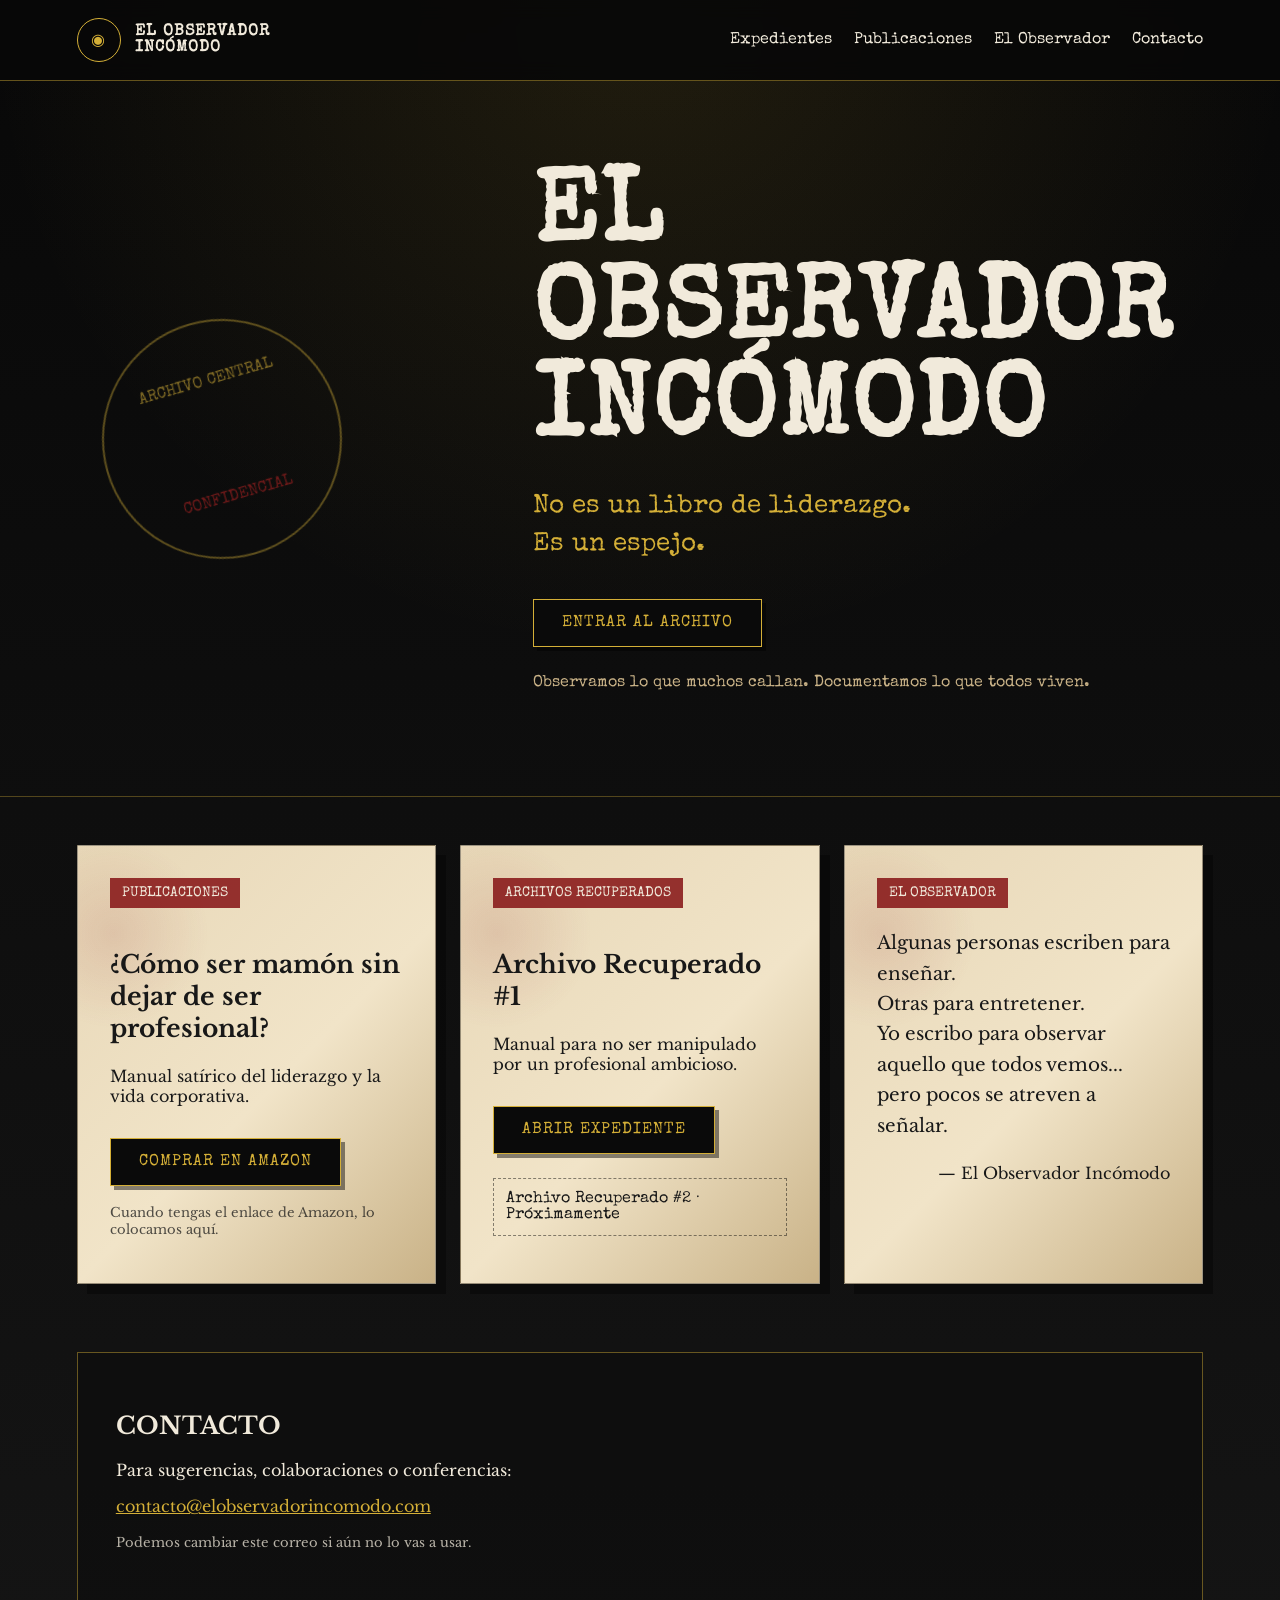
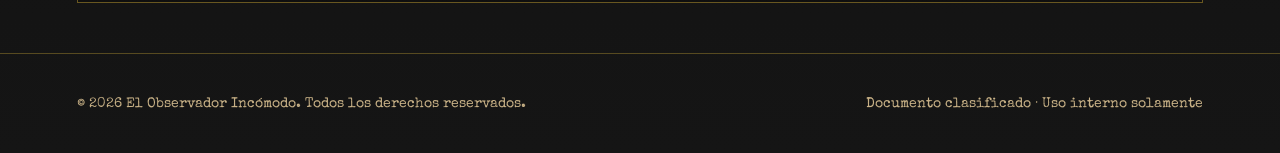
==== index.html @ baee646a "Add files via upload" ====
<!DOCTYPE html>
<html lang="es">
<head>
  <meta charset="UTF-8" />
  <meta name="viewport" content="width=device-width, initial-scale=1.0" />
  <title>El Observador Incómodo</title>
  <meta name="description" content="Sitio oficial de El Observador Incómodo. Archivos recuperados, publicaciones y observaciones de la vida corporativa." />
  <link rel="stylesheet" href="styles.css" />
</head>
<body>
  <div id="access-screen">
    <div class="stamp">ACCESO AUTORIZADO</div>
    <p>Autenticando archivo...</p>
  </div>

  <header class="topbar">
    <div class="brand">
      <div class="eye">◉</div>
      <div>
        <strong>EL OBSERVADOR</strong>
        <strong>INCÓMODO</strong>
      </div>
    </div>
    <nav>
      <a href="#expedientes">Expedientes</a>
      <a href="#publicaciones">Publicaciones</a>
      <a href="#observador">El Observador</a>
      <a href="#contacto">Contacto</a>
    </nav>
  </header>

  <main>
    <section class="hero">
      <div class="seal">ARCHIVO CENTRAL<br><span>CONFIDENCIAL</span></div>
      <div class="hero-content">
        <h1>EL OBSERVADOR<br>INCÓMODO</h1>
        <p class="tagline">No es un libro de liderazgo.<br>Es un espejo.</p>
        <a class="button" href="#publicaciones">Entrar al archivo</a>
        <p class="small">Observamos lo que muchos callan. Documentamos lo que todos viven.</p>
      </div>
    </section>

    <section class="grid-section">
      <article id="publicaciones" class="paper-card">
        <span class="label">PUBLICACIONES</span>
        <h2>¿Cómo ser mamón sin dejar de ser profesional?</h2>
        <p>Manual satírico del liderazgo y la vida corporativa.</p>
        <a class="button small-button" href="#" target="_blank" rel="noopener">Comprar en Amazon</a>
        <p class="note">Cuando tengas el enlace de Amazon, lo colocamos aquí.</p>
      </article>

      <article id="expedientes" class="paper-card dossier">
        <span class="label">ARCHIVOS RECUPERADOS</span>
        <h2>Archivo Recuperado #1</h2>
        <p>Manual para no ser manipulado por un profesional ambicioso.</p>
        <a class="button small-button" href="bonus.html">Abrir expediente</a>
        <div class="locked">Archivo Recuperado #2 · Próximamente</div>
      </article>

      <article id="observador" class="paper-card">
        <span class="label">EL OBSERVADOR</span>
        <blockquote>
          Algunas personas escriben para enseñar.<br>
          Otras para entretener.<br>
          Yo escribo para observar aquello que todos vemos... pero pocos se atreven a señalar.
        </blockquote>
        <p class="signature">— El Observador Incómodo</p>
      </article>
    </section>

    <section id="contacto" class="contact">
      <h2>CONTACTO</h2>
      <p>Para sugerencias, colaboraciones o conferencias:</p>
      <a href="mailto:contacto@elobservadorincomodo.com">contacto@elobservadorincomodo.com</a>
      <p class="note">Podemos cambiar este correo si aún no lo vas a usar.</p>
    </section>
  </main>

  <footer>
    <p>© 2026 El Observador Incómodo. Todos los derechos reservados.</p>
    <p>Documento clasificado · Uso interno solamente</p>
  </footer>

  <script src="script.js"></script>
</body>
</html>
---- styles.css ----
@import url('https://fonts.googleapis.com/css2?family=Special+Elite&family=Libre+Baskerville:wght@400;700&display=swap');

:root {
  --black: #0d0d0d;
  --paper: #e7d7b7;
  --paper2: #c9b287;
  --gold: #d4af37;
  --red: #8b1d1d;
  --white: #f1eadb;
}

* { box-sizing: border-box; }

html { scroll-behavior: smooth; }

body {
  margin: 0;
  background:
    radial-gradient(circle at top, rgba(212,175,55,.12), transparent 35%),
    linear-gradient(180deg, #080808, #151515);
  color: var(--white);
  font-family: 'Libre Baskerville', serif;
}

body::before {
  content: "";
  position: fixed;
  inset: 0;
  opacity: .08;
  pointer-events: none;
  background-image:
    linear-gradient(45deg, rgba(255,255,255,.08) 25%, transparent 25%),
    linear-gradient(-45deg, rgba(255,255,255,.05) 25%, transparent 25%);
  background-size: 4px 4px;
}

#access-screen {
  position: fixed;
  inset: 0;
  z-index: 999;
  background: #070707;
  display: flex;
  align-items: center;
  justify-content: center;
  flex-direction: column;
  transition: opacity .8s ease, visibility .8s ease;
}

#access-screen.hidden {
  opacity: 0;
  visibility: hidden;
}

.stamp {
  border: 3px solid var(--red);
  color: var(--red);
  padding: 16px 26px;
  transform: rotate(-7deg);
  font-family: 'Special Elite', monospace;
  font-size: clamp(1.6rem, 4vw, 3rem);
}

.topbar {
  position: sticky;
  top: 0;
  z-index: 10;
  display: flex;
  justify-content: space-between;
  gap: 24px;
  align-items: center;
  padding: 18px 6vw;
  background: rgba(8,8,8,.92);
  border-bottom: 1px solid rgba(212,175,55,.45);
  backdrop-filter: blur(10px);
}

.brand {
  display: flex;
  align-items: center;
  gap: 14px;
  font-family: 'Special Elite', monospace;
  letter-spacing: 1px;
}

.brand strong { display: block; }

.eye {
  width: 44px;
  height: 44px;
  border: 1px solid var(--gold);
  border-radius: 50%;
  display: grid;
  place-items: center;
  color: var(--gold);
}

nav {
  display: flex;
  flex-wrap: wrap;
  gap: 22px;
  font-family: 'Special Elite', monospace;
}

nav a {
  color: var(--white);
  text-decoration: none;
}

nav a:hover { color: var(--gold); }

.hero {
  min-height: 78vh;
  display: grid;
  grid-template-columns: 1fr 1.7fr;
  align-items: center;
  padding: 7vw 8vw;
  gap: 4vw;
  border-bottom: 1px solid rgba(212,175,55,.35);
}

.hero-content h1 {
  font-family: 'Special Elite', monospace;
  font-size: clamp(3rem, 8vw, 7rem);
  line-height: .95;
  margin: 0 0 24px;
  letter-spacing: 2px;
}

.tagline {
  color: var(--gold);
  font-family: 'Special Elite', monospace;
  font-size: clamp(1.1rem, 2vw, 1.7rem);
  line-height: 1.5;
  margin-bottom: 34px;
}

.seal {
  border: 2px solid rgba(212,175,55,.55);
  color: rgba(212,175,55,.75);
  width: 240px;
  height: 240px;
  border-radius: 50%;
  display: grid;
  place-items: center;
  text-align: center;
  font-family: 'Special Elite', monospace;
  transform: rotate(-16deg);
  opacity: .75;
}

.seal span { color: var(--red); }

.button {
  display: inline-block;
  background: #0a0a0a;
  border: 1px solid var(--gold);
  color: var(--gold);
  padding: 15px 28px;
  font-family: 'Special Elite', monospace;
  text-decoration: none;
  text-transform: uppercase;
  letter-spacing: 1px;
  box-shadow: 4px 4px 0 rgba(0,0,0,.45);
}

.button:hover {
  background: var(--gold);
  color: #0a0a0a;
}

.small { color: var(--paper2); margin-top: 28px; font-family: 'Special Elite', monospace; }

.grid-section {
  display: grid;
  grid-template-columns: repeat(3, 1fr);
  gap: 24px;
  padding: 48px 6vw;
}

.paper-card {
  color: #181818;
  background:
    radial-gradient(circle at 10% 20%, rgba(139,29,29,.12), transparent 20%),
    linear-gradient(135deg, var(--paper), #f1e4c8 55%, var(--paper2));
  border: 1px solid rgba(0,0,0,.35);
  padding: 32px;
  min-height: 340px;
  box-shadow: 10px 10px 0 rgba(0,0,0,.35);
  position: relative;
}

.label {
  display: inline-block;
  background: rgba(139,29,29,.9);
  color: var(--white);
  padding: 8px 12px;
  margin-bottom: 20px;
  font-family: 'Special Elite', monospace;
  font-size: .9rem;
}

.paper-card h2 {
  font-size: 1.55rem;
  line-height: 1.3;
}

.small-button { margin-top: 16px; }

.note {
  font-size: .82rem;
  opacity: .75;
  margin-top: 18px;
}

.locked {
  margin-top: 24px;
  padding: 12px;
  border: 1px dashed rgba(0,0,0,.45);
  font-family: 'Special Elite', monospace;
}

blockquote {
  font-size: 1.15rem;
  line-height: 1.65;
  margin: 0;
}

.signature {
  margin-top: 22px;
  text-align: right;
}

.contact {
  margin: 20px 6vw 50px;
  padding: 38px;
  border: 1px solid rgba(212,175,55,.45);
  background: rgba(0,0,0,.25);
}

.contact a { color: var(--gold); }

footer {
  display: flex;
  justify-content: space-between;
  gap: 20px;
  padding: 28px 6vw;
  color: var(--paper2);
  border-top: 1px solid rgba(212,175,55,.35);
  font-family: 'Special Elite', monospace;
  font-size: .9rem;
}

.bonus-page {
  min-height: 80vh;
  display: grid;
  place-items: center;
  padding: 6vw;
}

.access-card {
  max-width: 720px;
  min-height: auto;
}

.stamp-red {
  display: inline-block;
  border: 2px solid var(--red);
  color: var(--red);
  padding: 8px 14px;
  transform: rotate(-6deg);
  font-family: 'Special Elite', monospace;
  font-weight: bold;
}

hr {
  border: 0;
  border-top: 1px solid rgba(0,0,0,.3);
  margin: 28px 0;
}

@media (max-width: 900px) {
  .topbar, footer {
    flex-direction: column;
    align-items: flex-start;
  }

  .hero {
    grid-template-columns: 1fr;
    min-height: auto;
  }

  .seal {
    width: 160px;
    height: 160px;
  }

  .grid-section {
    grid-template-columns: 1fr;
  }
}
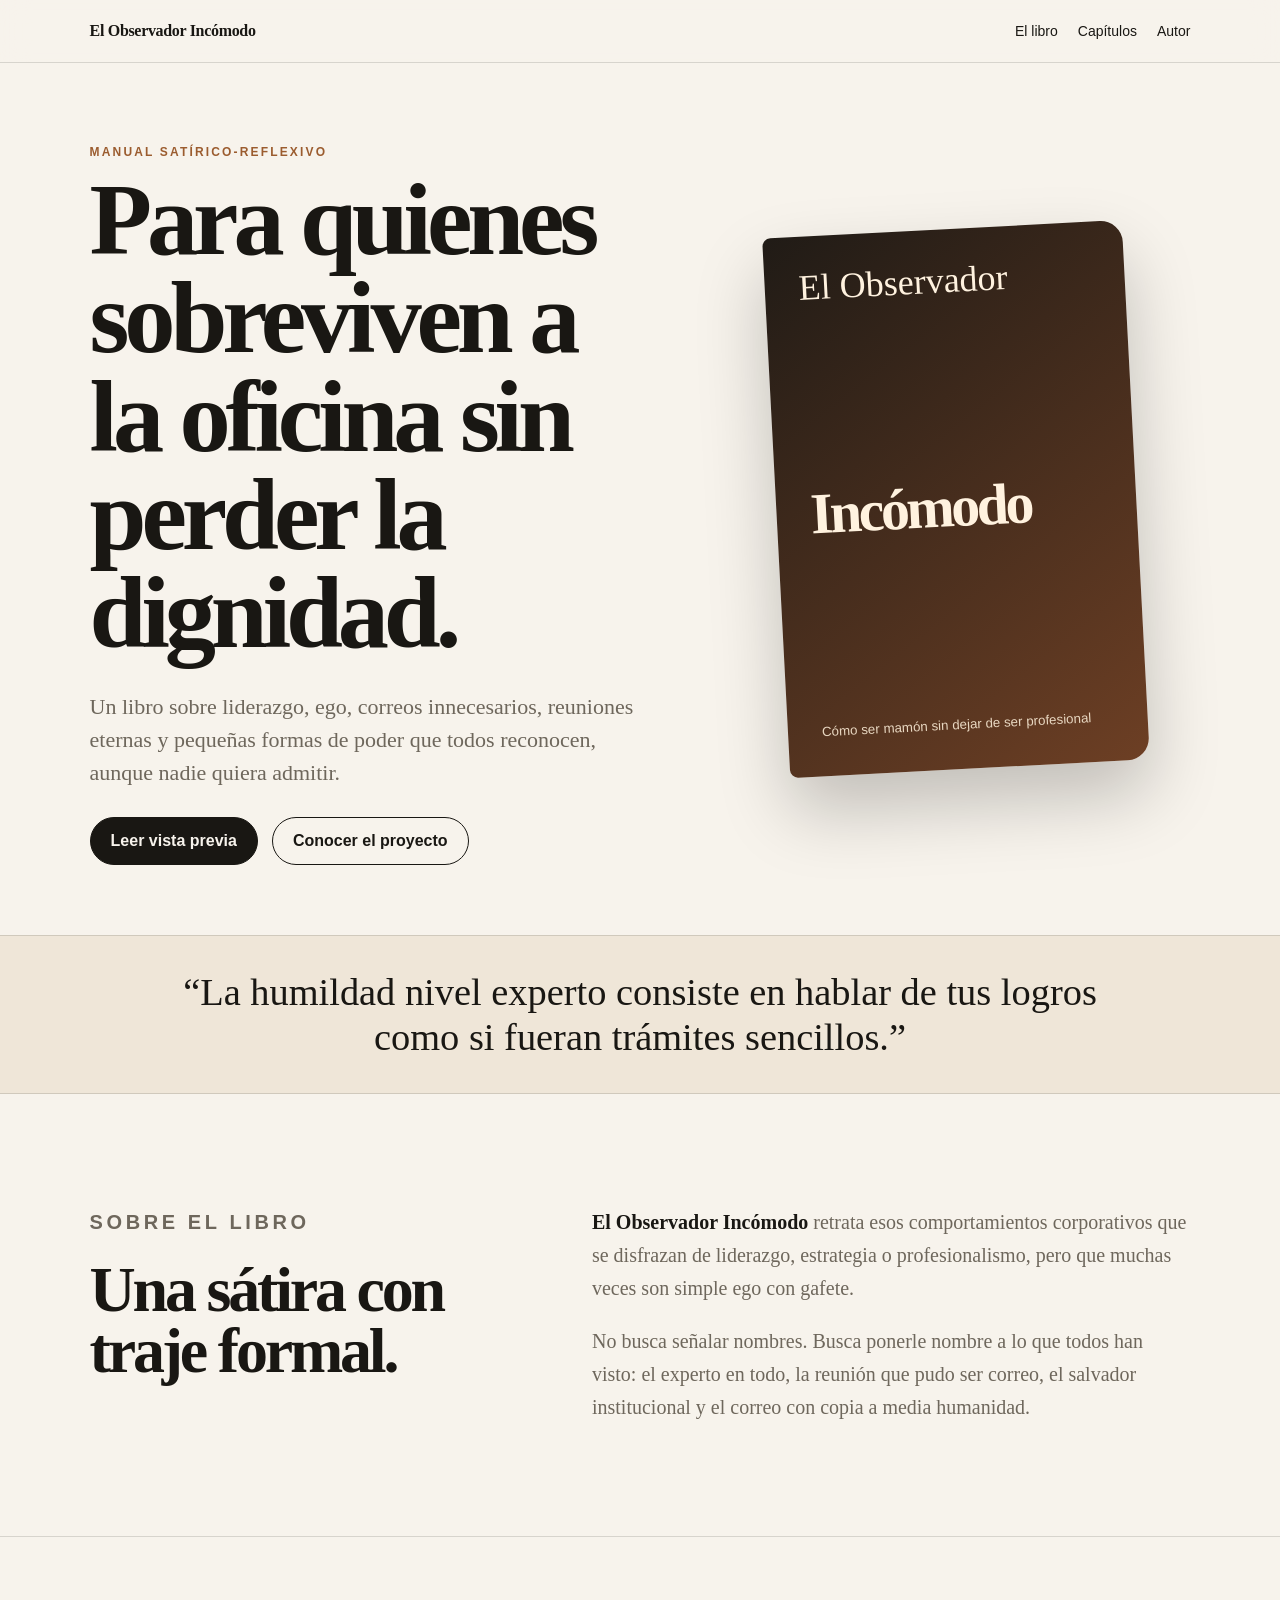
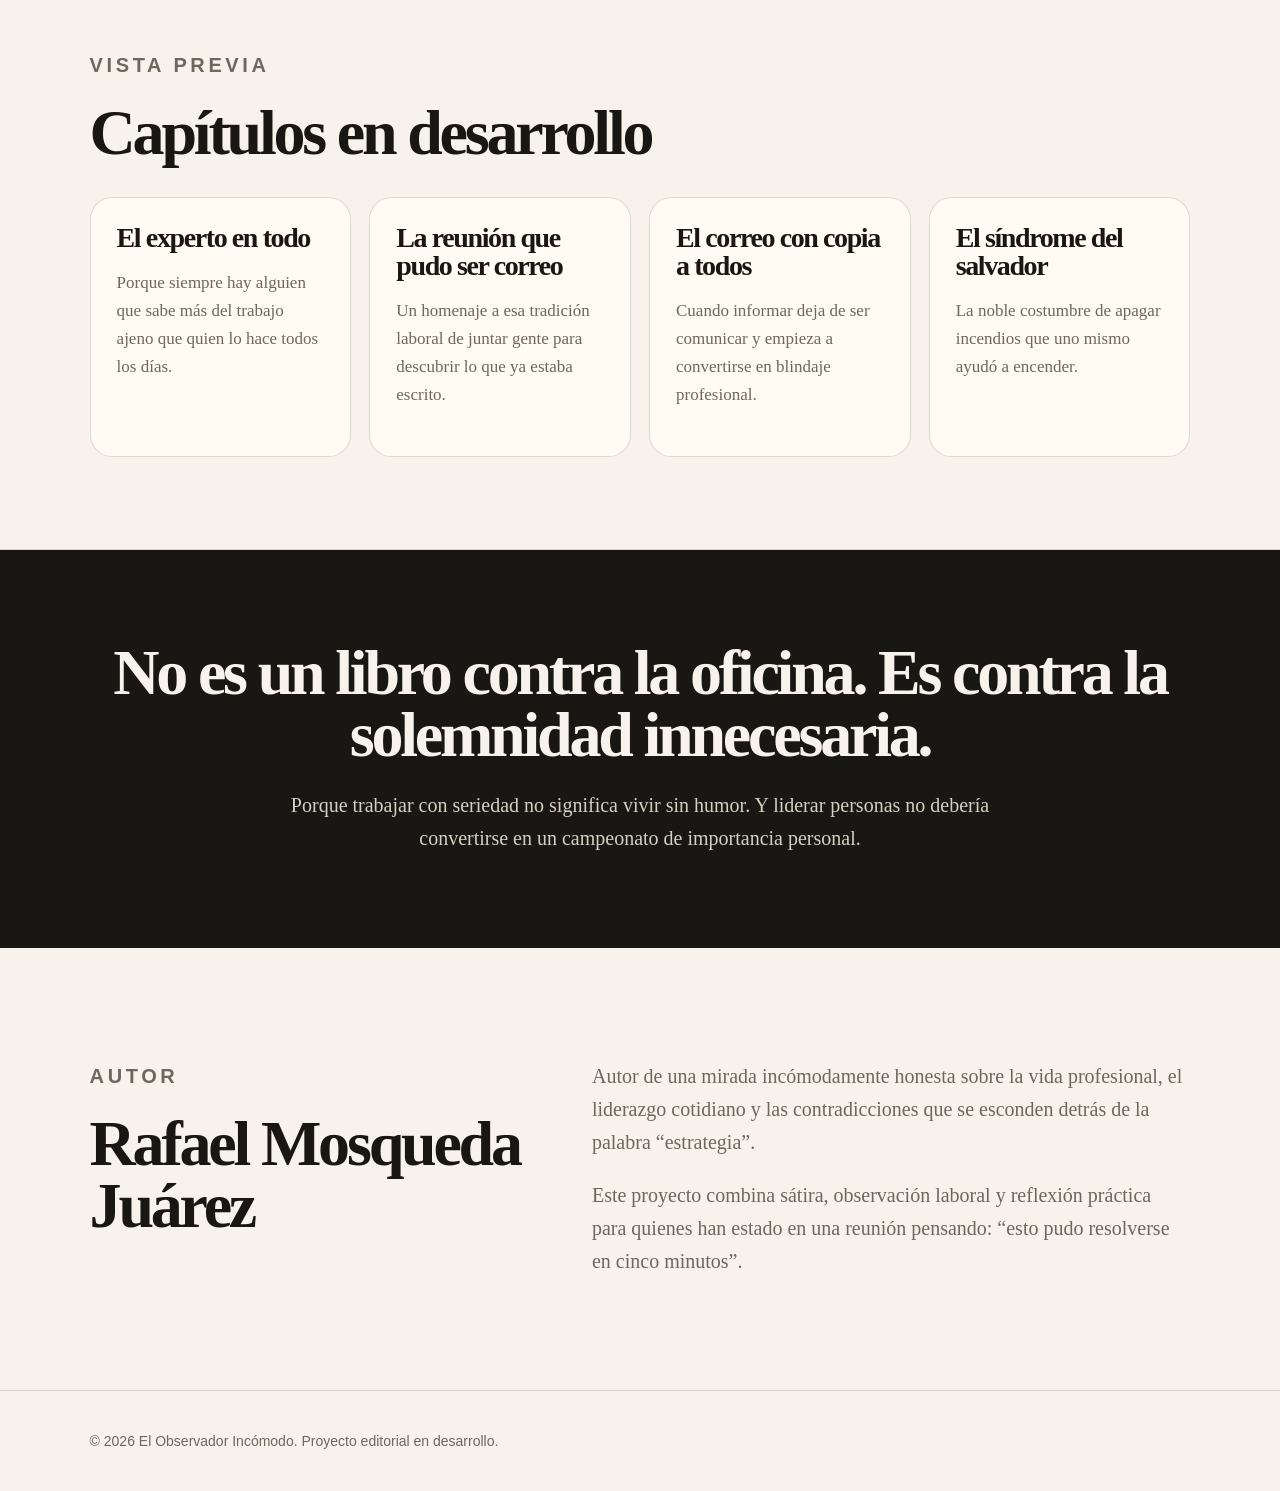
==== commit a74f1691: "Add files via upload" ====
--- a/index.html
+++ b/index.html
@@ -4,81 +4,96 @@
   <meta charset="UTF-8" />
   <meta name="viewport" content="width=device-width, initial-scale=1.0" />
   <title>El Observador Incómodo</title>
-  <meta name="description" content="Sitio oficial de El Observador Incómodo. Archivos recuperados, publicaciones y observaciones de la vida corporativa." />
+  <meta name="description" content="Sitio oficial de El Observador Incómodo, un libro satírico-reflexivo sobre liderazgo, oficina y poder cotidiano." />
   <link rel="stylesheet" href="styles.css" />
 </head>
 <body>
-  <div id="access-screen">
-    <div class="stamp">ACCESO AUTORIZADO</div>
-    <p>Autenticando archivo...</p>
-  </div>
-
-  <header class="topbar">
-    <div class="brand">
-      <div class="eye">◉</div>
-      <div>
-        <strong>EL OBSERVADOR</strong>
-        <strong>INCÓMODO</strong>
-      </div>
-    </div>
+  <header class="site-header">
+    <a class="brand" href="#inicio">El Observador Incómodo</a>
     <nav>
-      <a href="#expedientes">Expedientes</a>
-      <a href="#publicaciones">Publicaciones</a>
-      <a href="#observador">El Observador</a>
-      <a href="#contacto">Contacto</a>
+      <a href="#libro">El libro</a>
+      <a href="#capitulos">Capítulos</a>
+      <a href="#autor">Autor</a>
     </nav>
   </header>
 
-  <main>
+  <main id="inicio">
     <section class="hero">
-      <div class="seal">ARCHIVO CENTRAL<br><span>CONFIDENCIAL</span></div>
-      <div class="hero-content">
-        <h1>EL OBSERVADOR<br>INCÓMODO</h1>
-        <p class="tagline">No es un libro de liderazgo.<br>Es un espejo.</p>
-        <a class="button" href="#publicaciones">Entrar al archivo</a>
-        <p class="small">Observamos lo que muchos callan. Documentamos lo que todos viven.</p>
+      <div class="hero-copy">
+        <p class="eyebrow">Manual satírico-reflexivo</p>
+        <h1>Para quienes sobreviven a la oficina sin perder la dignidad.</h1>
+        <p class="lead">Un libro sobre liderazgo, ego, correos innecesarios, reuniones eternas y pequeñas formas de poder que todos reconocen, aunque nadie quiera admitir.</p>
+        <div class="actions">
+          <a class="btn primary" href="#capitulos">Leer vista previa</a>
+          <a class="btn secondary" href="#libro">Conocer el proyecto</a>
+        </div>
+      </div>
+      <div class="book-card" aria-label="Portada conceptual del libro">
+        <div class="book-cover">
+          <span>El Observador</span>
+          <strong>Incómodo</strong>
+          <small>Cómo ser mamón sin dejar de ser profesional</small>
+        </div>
       </div>
     </section>
 
-    <section class="grid-section">
-      <article id="publicaciones" class="paper-card">
-        <span class="label">PUBLICACIONES</span>
-        <h2>¿Cómo ser mamón sin dejar de ser profesional?</h2>
-        <p>Manual satírico del liderazgo y la vida corporativa.</p>
-        <a class="button small-button" href="#" target="_blank" rel="noopener">Comprar en Amazon</a>
-        <p class="note">Cuando tengas el enlace de Amazon, lo colocamos aquí.</p>
-      </article>
-
-      <article id="expedientes" class="paper-card dossier">
-        <span class="label">ARCHIVOS RECUPERADOS</span>
-        <h2>Archivo Recuperado #1</h2>
-        <p>Manual para no ser manipulado por un profesional ambicioso.</p>
-        <a class="button small-button" href="bonus.html">Abrir expediente</a>
-        <div class="locked">Archivo Recuperado #2 · Próximamente</div>
-      </article>
-
-      <article id="observador" class="paper-card">
-        <span class="label">EL OBSERVADOR</span>
-        <blockquote>
-          Algunas personas escriben para enseñar.<br>
-          Otras para entretener.<br>
-          Yo escribo para observar aquello que todos vemos... pero pocos se atreven a señalar.
-        </blockquote>
-        <p class="signature">— El Observador Incómodo</p>
-      </article>
+    <section class="quote-strip">
+      <p>“La humildad nivel experto consiste en hablar de tus logros como si fueran trámites sencillos.”</p>
     </section>
 
-    <section id="contacto" class="contact">
-      <h2>CONTACTO</h2>
-      <p>Para sugerencias, colaboraciones o conferencias:</p>
-      <a href="mailto:contacto@elobservadorincomodo.com">contacto@elobservadorincomodo.com</a>
-      <p class="note">Podemos cambiar este correo si aún no lo vas a usar.</p>
+    <section id="libro" class="section two-col">
+      <div>
+        <p class="eyebrow">Sobre el libro</p>
+        <h2>Una sátira con traje formal.</h2>
+      </div>
+      <div>
+        <p><strong>El Observador Incómodo</strong> retrata esos comportamientos corporativos que se disfrazan de liderazgo, estrategia o profesionalismo, pero que muchas veces son simple ego con gafete.</p>
+        <p>No busca señalar nombres. Busca ponerle nombre a lo que todos han visto: el experto en todo, la reunión que pudo ser correo, el salvador institucional y el correo con copia a media humanidad.</p>
+      </div>
+    </section>
+
+    <section id="capitulos" class="section">
+      <p class="eyebrow">Vista previa</p>
+      <h2>Capítulos en desarrollo</h2>
+      <div class="cards">
+        <article>
+          <h3>El experto en todo</h3>
+          <p>Porque siempre hay alguien que sabe más del trabajo ajeno que quien lo hace todos los días.</p>
+        </article>
+        <article>
+          <h3>La reunión que pudo ser correo</h3>
+          <p>Un homenaje a esa tradición laboral de juntar gente para descubrir lo que ya estaba escrito.</p>
+        </article>
+        <article>
+          <h3>El correo con copia a todos</h3>
+          <p>Cuando informar deja de ser comunicar y empieza a convertirse en blindaje profesional.</p>
+        </article>
+        <article>
+          <h3>El síndrome del salvador</h3>
+          <p>La noble costumbre de apagar incendios que uno mismo ayudó a encender.</p>
+        </article>
+      </div>
+    </section>
+
+    <section class="section manifesto">
+      <h2>No es un libro contra la oficina. Es contra la solemnidad innecesaria.</h2>
+      <p>Porque trabajar con seriedad no significa vivir sin humor. Y liderar personas no debería convertirse en un campeonato de importancia personal.</p>
+    </section>
+
+    <section id="autor" class="section two-col">
+      <div>
+        <p class="eyebrow">Autor</p>
+        <h2>Rafael Mosqueda Juárez</h2>
+      </div>
+      <div>
+        <p>Autor de una mirada incómodamente honesta sobre la vida profesional, el liderazgo cotidiano y las contradicciones que se esconden detrás de la palabra “estrategia”.</p>
+        <p>Este proyecto combina sátira, observación laboral y reflexión práctica para quienes han estado en una reunión pensando: “esto pudo resolverse en cinco minutos”.</p>
+      </div>
     </section>
   </main>
 
   <footer>
-    <p>© 2026 El Observador Incómodo. Todos los derechos reservados.</p>
-    <p>Documento clasificado · Uso interno solamente</p>
+    <p>© 2026 El Observador Incómodo. Proyecto editorial en desarrollo.</p>
   </footer>
 
   <script src="script.js"></script>
--- a/styles.css
+++ b/styles.css
@@ -1,300 +1,137 @@
-@import url('https://fonts.googleapis.com/css2?family=Special+Elite&family=Libre+Baskerville:wght@400;700&display=swap');
-
 :root {
-  --black: #0d0d0d;
-  --paper: #e7d7b7;
-  --paper2: #c9b287;
-  --gold: #d4af37;
-  --red: #8b1d1d;
-  --white: #f1eadb;
+  --bg: #f7f3ec;
+  --ink: #191713;
+  --muted: #6e675c;
+  --accent: #9b5c2f;
+  --card: #fffaf2;
+  --line: rgba(25, 23, 19, .14);
 }
 
 * { box-sizing: border-box; }
-
 html { scroll-behavior: smooth; }
-
 body {
   margin: 0;
-  background:
-    radial-gradient(circle at top, rgba(212,175,55,.12), transparent 35%),
-    linear-gradient(180deg, #080808, #151515);
-  color: var(--white);
-  font-family: 'Libre Baskerville', serif;
+  font-family: Georgia, 'Times New Roman', serif;
+  background: var(--bg);
+  color: var(--ink);
 }
 
-body::before {
-  content: "";
-  position: fixed;
-  inset: 0;
-  opacity: .08;
-  pointer-events: none;
-  background-image:
-    linear-gradient(45deg, rgba(255,255,255,.08) 25%, transparent 25%),
-    linear-gradient(-45deg, rgba(255,255,255,.05) 25%, transparent 25%);
-  background-size: 4px 4px;
-}
-
-#access-screen {
-  position: fixed;
-  inset: 0;
-  z-index: 999;
-  background: #070707;
-  display: flex;
-  align-items: center;
-  justify-content: center;
-  flex-direction: column;
-  transition: opacity .8s ease, visibility .8s ease;
-}
-
-#access-screen.hidden {
-  opacity: 0;
-  visibility: hidden;
-}
-
-.stamp {
-  border: 3px solid var(--red);
-  color: var(--red);
-  padding: 16px 26px;
-  transform: rotate(-7deg);
-  font-family: 'Special Elite', monospace;
-  font-size: clamp(1.6rem, 4vw, 3rem);
-}
-
-.topbar {
+.site-header {
   position: sticky;
   top: 0;
   z-index: 10;
   display: flex;
   justify-content: space-between;
+  align-items: center;
   gap: 24px;
-  align-items: center;
-  padding: 18px 6vw;
-  background: rgba(8,8,8,.92);
-  border-bottom: 1px solid rgba(212,175,55,.45);
-  backdrop-filter: blur(10px);
+  padding: 22px 7vw;
+  background: rgba(247, 243, 236, .86);
+  backdrop-filter: blur(14px);
+  border-bottom: 1px solid var(--line);
 }
 
-.brand {
-  display: flex;
+.brand, nav a { color: var(--ink); text-decoration: none; }
+.brand { font-weight: 800; letter-spacing: -.02em; }
+nav { display: flex; gap: 20px; font-family: Arial, sans-serif; font-size: 14px; }
+nav a:hover { color: var(--accent); }
+
+.hero {
+  min-height: 82vh;
+  display: grid;
+  grid-template-columns: 1.1fr .9fr;
   align-items: center;
-  gap: 14px;
-  font-family: 'Special Elite', monospace;
-  letter-spacing: 1px;
+  gap: 60px;
+  padding: 70px 7vw;
 }
 
-.brand strong { display: block; }
-
-.eye {
-  width: 44px;
-  height: 44px;
-  border: 1px solid var(--gold);
-  border-radius: 50%;
-  display: grid;
-  place-items: center;
-  color: var(--gold);
+title { display: none; }
+.eyebrow {
+  font-family: Arial, sans-serif;
+  text-transform: uppercase;
+  letter-spacing: .18em;
+  color: var(--accent);
+  font-size: 12px;
+  font-weight: 800;
 }
 
-nav {
-  display: flex;
-  flex-wrap: wrap;
-  gap: 22px;
-  font-family: 'Special Elite', monospace;
+h1, h2, h3 { margin: 0; line-height: .96; letter-spacing: -.05em; }
+h1 { font-size: clamp(48px, 8vw, 104px); max-width: 900px; }
+h2 { font-size: clamp(34px, 5vw, 68px); }
+h3 { font-size: 28px; line-height: 1; }
+
+.lead {
+  max-width: 680px;
+  margin: 28px 0;
+  font-size: 22px;
+  line-height: 1.5;
+  color: var(--muted);
 }
 
-nav a {
-  color: var(--white);
+.actions { display: flex; flex-wrap: wrap; gap: 14px; }
+.btn {
+  display: inline-block;
+  padding: 14px 20px;
+  border-radius: 999px;
   text-decoration: none;
+  font-family: Arial, sans-serif;
+  font-weight: 700;
+  border: 1px solid var(--ink);
 }
+.primary { background: var(--ink); color: var(--bg); }
+.secondary { color: var(--ink); }
 
-nav a:hover { color: var(--gold); }
+.book-card { display: flex; justify-content: center; }
+.book-cover {
+  width: min(360px, 82vw);
+  aspect-ratio: 2 / 3;
+  padding: 34px;
+  background: linear-gradient(145deg, #201b16, #6d3f24);
+  color: #fff2df;
+  border-radius: 8px 22px 22px 8px;
+  box-shadow: 0 34px 70px rgba(0,0,0,.22);
+  display: flex;
+  flex-direction: column;
+  justify-content: space-between;
+  transform: rotate(-3deg);
+}
+.book-cover span { font-size: 36px; line-height: .95; }
+.book-cover strong { font-size: 58px; line-height: .86; letter-spacing: -.06em; }
+.book-cover small { font-family: Arial, sans-serif; line-height: 1.4; color: #e8d7c1; }
 
-.hero {
-  min-height: 78vh;
-  display: grid;
-  grid-template-columns: 1fr 1.7fr;
-  align-items: center;
-  padding: 7vw 8vw;
-  gap: 4vw;
-  border-bottom: 1px solid rgba(212,175,55,.35);
+.quote-strip {
+  border-block: 1px solid var(--line);
+  padding: 34px 7vw;
+  background: #efe6d8;
 }
+.quote-strip p { margin: 0 auto; max-width: 950px; text-align: center; font-size: clamp(24px, 3vw, 42px); line-height: 1.15; }
 
-.hero-content h1 {
-  font-family: 'Special Elite', monospace;
-  font-size: clamp(3rem, 8vw, 7rem);
-  line-height: .95;
-  margin: 0 0 24px;
-  letter-spacing: 2px;
+.section { padding: 92px 7vw; border-bottom: 1px solid var(--line); }
+.two-col { display: grid; grid-template-columns: .85fr 1.15fr; gap: 60px; }
+.section p { font-size: 20px; line-height: 1.65; color: var(--muted); }
+.section strong { color: var(--ink); }
+
+.cards { display: grid; grid-template-columns: repeat(4, 1fr); gap: 18px; margin-top: 34px; }
+.cards article {
+  background: var(--card);
+  border: 1px solid var(--line);
+  border-radius: 22px;
+  padding: 26px;
+  min-height: 260px;
 }
+.cards p { font-size: 17px; }
 
-.tagline {
-  color: var(--gold);
-  font-family: 'Special Elite', monospace;
-  font-size: clamp(1.1rem, 2vw, 1.7rem);
-  line-height: 1.5;
-  margin-bottom: 34px;
+.manifesto {
+  background: var(--ink);
+  color: var(--bg);
+  text-align: center;
 }
+.manifesto p { color: #d8cfc2; max-width: 780px; margin: 24px auto 0; }
 
-.seal {
-  border: 2px solid rgba(212,175,55,.55);
-  color: rgba(212,175,55,.75);
-  width: 240px;
-  height: 240px;
-  border-radius: 50%;
-  display: grid;
-  place-items: center;
-  text-align: center;
-  font-family: 'Special Elite', monospace;
-  transform: rotate(-16deg);
-  opacity: .75;
-}
-
-.seal span { color: var(--red); }
-
-.button {
-  display: inline-block;
-  background: #0a0a0a;
-  border: 1px solid var(--gold);
-  color: var(--gold);
-  padding: 15px 28px;
-  font-family: 'Special Elite', monospace;
-  text-decoration: none;
-  text-transform: uppercase;
-  letter-spacing: 1px;
-  box-shadow: 4px 4px 0 rgba(0,0,0,.45);
-}
-
-.button:hover {
-  background: var(--gold);
-  color: #0a0a0a;
-}
-
-.small { color: var(--paper2); margin-top: 28px; font-family: 'Special Elite', monospace; }
-
-.grid-section {
-  display: grid;
-  grid-template-columns: repeat(3, 1fr);
-  gap: 24px;
-  padding: 48px 6vw;
-}
-
-.paper-card {
-  color: #181818;
-  background:
-    radial-gradient(circle at 10% 20%, rgba(139,29,29,.12), transparent 20%),
-    linear-gradient(135deg, var(--paper), #f1e4c8 55%, var(--paper2));
-  border: 1px solid rgba(0,0,0,.35);
-  padding: 32px;
-  min-height: 340px;
-  box-shadow: 10px 10px 0 rgba(0,0,0,.35);
-  position: relative;
-}
-
-.label {
-  display: inline-block;
-  background: rgba(139,29,29,.9);
-  color: var(--white);
-  padding: 8px 12px;
-  margin-bottom: 20px;
-  font-family: 'Special Elite', monospace;
-  font-size: .9rem;
-}
-
-.paper-card h2 {
-  font-size: 1.55rem;
-  line-height: 1.3;
-}
-
-.small-button { margin-top: 16px; }
-
-.note {
-  font-size: .82rem;
-  opacity: .75;
-  margin-top: 18px;
-}
-
-.locked {
-  margin-top: 24px;
-  padding: 12px;
-  border: 1px dashed rgba(0,0,0,.45);
-  font-family: 'Special Elite', monospace;
-}
-
-blockquote {
-  font-size: 1.15rem;
-  line-height: 1.65;
-  margin: 0;
-}
-
-.signature {
-  margin-top: 22px;
-  text-align: right;
-}
-
-.contact {
-  margin: 20px 6vw 50px;
-  padding: 38px;
-  border: 1px solid rgba(212,175,55,.45);
-  background: rgba(0,0,0,.25);
-}
-
-.contact a { color: var(--gold); }
-
-footer {
-  display: flex;
-  justify-content: space-between;
-  gap: 20px;
-  padding: 28px 6vw;
-  color: var(--paper2);
-  border-top: 1px solid rgba(212,175,55,.35);
-  font-family: 'Special Elite', monospace;
-  font-size: .9rem;
-}
-
-.bonus-page {
-  min-height: 80vh;
-  display: grid;
-  place-items: center;
-  padding: 6vw;
-}
-
-.access-card {
-  max-width: 720px;
-  min-height: auto;
-}
-
-.stamp-red {
-  display: inline-block;
-  border: 2px solid var(--red);
-  color: var(--red);
-  padding: 8px 14px;
-  transform: rotate(-6deg);
-  font-family: 'Special Elite', monospace;
-  font-weight: bold;
-}
-
-hr {
-  border: 0;
-  border-top: 1px solid rgba(0,0,0,.3);
-  margin: 28px 0;
-}
+footer { padding: 28px 7vw; color: var(--muted); font-family: Arial, sans-serif; font-size: 14px; }
 
 @media (max-width: 900px) {
-  .topbar, footer {
-    flex-direction: column;
-    align-items: flex-start;
-  }
-
-  .hero {
-    grid-template-columns: 1fr;
-    min-height: auto;
-  }
-
-  .seal {
-    width: 160px;
-    height: 160px;
-  }
-
-  .grid-section {
-    grid-template-columns: 1fr;
-  }
+  .hero, .two-col { grid-template-columns: 1fr; }
+  .cards { grid-template-columns: 1fr; }
+  nav { display: none; }
+  .hero { padding-top: 46px; }
 }
